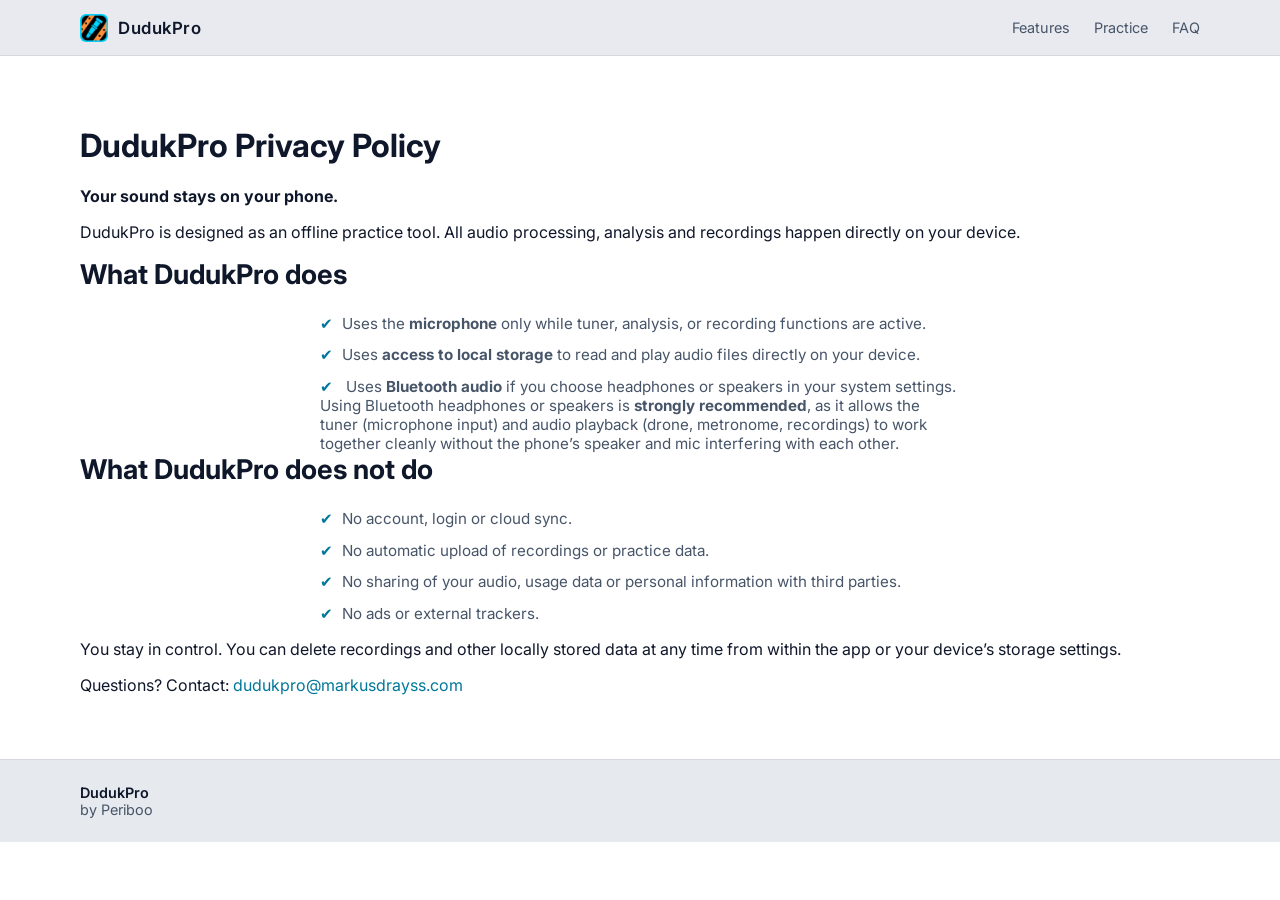
==== privacy.html @ 31c04835 "Create privacy.html" ====
<!DOCTYPE html>
<html lang="en">
<head>
  <meta charset="UTF-8" />
  <title>DudukPro – Privacy Policy</title>
  <meta name="viewport" content="width=device-width, initial-scale=1" />
  <meta name="description" content="DudukPro Privacy Policy" />
  <link rel="canonical" href="https://www.dudukpro.app/privacy.html">

  <link rel="stylesheet" href="styles.css?v=privacy2" />
  <link rel="preconnect" href="https://fonts.googleapis.com">
  <link rel="preconnect" href="https://fonts.gstatic.com" crossorigin>
  <link href="https://fonts.googleapis.com/css2?family=Inter:wght@400;500;600;700&display=swap" rel="stylesheet">

  <meta name="robots" content="index,follow,max-image-preview:large">
  <link rel="shortcut icon" href="/favicon.ico">
  <link rel="icon" href="/favicon.ico" sizes="any">
  <link rel="icon" href="/favicon_48.png" sizes="48x48" type="image/png">
  <link rel="icon" href="/favicon_96.png" sizes="96x96" type="image/png">
  <link rel="icon" href="/favicon_192.png" sizes="192x192" type="image/png">
  <link rel="apple-touch-icon" href="/apple-touch-icon.png" sizes="180x180">
</head>

<body>
  <header class="site-header">
    <div class="container header-inner">
      <a class="logo" href="index.html" aria-label="DudukPro home">
        <img class="logo-mark" src="img/app-icon02.png" alt="DudukPro app icon" width="28" height="28" />
        <span class="logo-text">DudukPro</span>
      </a>

      <nav class="nav" aria-label="Primary">
        <a href="index.html#features">Features</a>
        <a href="index.html#practice">Practice</a>
        <a href="index.html#faq">FAQ</a>
      </nav>
    </div>
  </header>

  <main class="section section-features">
    <div class="container">
      <h1>DudukPro Privacy Policy</h1>

      <p><strong>Your sound stays on your phone.</strong></p>

      <p>
        DudukPro is designed as an offline practice tool. All audio processing, analysis and recordings happen directly on your device.
      </p>

      <h2>What DudukPro does</h2>
      <ul class="checklist">
        <li>Uses the <strong>microphone</strong> only while tuner, analysis, or recording functions are active.</li>
        <li>Uses <strong>access to local storage</strong> to read and play audio files directly on your device.</li>
        <li>
          Uses <strong>Bluetooth audio</strong> if you choose headphones or speakers in your system settings.
          Using Bluetooth headphones or speakers is <strong>strongly recommended</strong>, as it allows the tuner
          (microphone input) and audio playback (drone, metronome, recordings) to work together cleanly without the phone’s
          speaker and mic interfering with each other.
        </li>
      </ul>

      <h2>What DudukPro does not do</h2>
      <ul class="checklist">
        <li>No account, login or cloud sync.</li>
        <li>No automatic upload of recordings or practice data.</li>
        <li>No sharing of your audio, usage data or personal information with third parties.</li>
        <li>No ads or external trackers.</li>
      </ul>

      <p>
        You stay in control. You can delete recordings and other locally stored data at any time from within the app
        or your device’s storage settings.
      </p>

      <p>
        Questions? Contact:
        <a href="mailto:dudukpro@markusdrayss.com">dudukpro@markusdrayss.com</a>
      </p>
    </div>
  </main>

  <footer class="site-footer">
    <div class="container footer-inner">
      <div>
        <p class="footer-title">DudukPro</p>
        <p class="footer-sub">by Periboo</p>
      </div>

      <nav class="footer-links" aria-label="Foote
---- styles.css ----
:root {
  /* Light theme */
  --bg: #ffffff;
  --bg-soft: #f5f6f8;
  --bg-softer: #ffffff;

  --text: #0f172a;     /* slate-900 */
  --muted: #475569;    /* slate-600 */

  --teal: #00779a;
  --orange: #e47a00;

  --border-soft: #e5e7eb; /* gray-200 */
}

*,
*::before,
*::after {
  box-sizing: border-box;
}

html, body {
  margin: 0;
  padding: 0;
  font-family: "Inter", system-ui, -apple-system, BlinkMacSystemFont, "Segoe UI", sans-serif;
  background: var(--bg);
  color: var(--text);
}

img {
  max-width: 100%;
  height: auto;
  display: block;
}

a {
  color: var(--teal);
  text-decoration: none;
}

a:hover {
  text-decoration: underline;
}

.container {
  width: min(1120px, 100% - 2rem);
  margin: 0 auto;
}

/* Header */

.site-header {
  position: sticky;
  top: 0;
  z-index: 10;

  /* Light header (fixes invisible text) */
  background: rgba(245, 246, 248, 0.9);
  backdrop-filter: blur(10px);

  border-bottom: 1px solid rgba(15, 23, 42, 0.08);
}

.header-inner {
  display: flex;
  align-items: center;
  justify-content: space-between;
  padding: 0.85rem 0;
}

.logo {
  display: flex;
  align-items: center;
  gap: 10px;
}

.logo-mark {
  width: 28px;
  height: 28px;
  border-radius: 6px;
  object-fit: cover;
  display: block;
  background: transparent;
  padding: 0;
}

.logo-text {
  font-weight: 600;
  letter-spacing: 0.03em;
  font-size: 1.05rem;
  color: var(--text);
}

.nav {
  display: flex;
  gap: 1.5rem;
  font-size: 0.9rem;
}

.nav a {
  color: var(--muted);
}

.nav a:hover {
  color: var(--text);
  text-decoration: none;
}

/* --- HERO COVER --- */

.hero-cover {
  width: 100%;
  padding: 18px 0;
}

.hero-cover-frame {
  width: 100%;
  overflow: hidden;
  border-radius: 18px;
  border: 1px solid rgba(15, 23, 42, 0.10);
  background: var(--bg-soft);
}

/* Desktop/base: natural aspect ratio */
.hero-cover-img {
  width: 100%;
  height: auto;
  display: block;
}

/* Text block under the cover image */
.hero-below {
  padding: 22px 0 8px 0;
  max-width: 920px;
  text-align: center;
  margin-left: auto;
  margin-right: auto;
}

.hero-below h1 {
  font-size: clamp(2.0rem, 2.55vw, 2.55rem);
  line-height: 1.12;
  margin: 0 0 12px 0;
  letter-spacing: -0.01em;
  margin-left: auto;
  margin-right: auto;

  /* IMPORTANT: do NOT clamp desktop width here,
     otherwise you force wrapping */
  max-width: none;
  text-wrap: normal;
}

.hero-below .hero-sub {
  margin: 0 0 20px 0;
  max-width: 60ch;
  color: var(--muted);
  font-size: 1.05rem;
  line-height: 1.55;
  margin-left: auto;
  margin-right: auto;
  text-wrap: balance;
}

/* Store badges */
.hero-actions {
  display: flex;
  align-items: center;
  justify-content: center;
  gap: 22px;
  flex-wrap: wrap;
  margin: 0;
  padding: 0;
}

.store-badge {
  display: inline-flex;
  align-items: center;
  text-decoration: none;
  line-height: 0;
}

.store-badge:hover {
  text-decoration: none;
}

.store-badge img {
  height: 44px;
  width: auto;
  display: block;
}

.store-badge:focus-visible {
  outline: 2px solid rgba(0, 119, 154, 0.8);
  outline-offset: 4px;
  border-radius: 12px;
}

.hero-note {
  margin-top: 14px;
  font-size: 0.9rem;
  color: var(--muted);
  line-height: 1.5;
}

/* Section base */

.section {
  padding: 3rem 0;
}

.section h2 {
  font-size: 1.7rem;
  margin-top: 0;
  color: var(--text);
}

.section-why {
  background: var(--bg-soft);
}

.section-features {
  background: var(--bg);
}

.section-practice {
  background: var(--bg-soft);
}

.section-privacy {
  background: var(--bg);
}

.section-faq {
  background: var(--bg-soft);
}

/* Why section */

.split {
  display: grid;
  gap: 2rem;
}

@media (min-width: 860px) {
  .split {
    grid-template-columns: 1.1fr 1fr;
  }
}

.section-why p {
  color: var(--muted);
}

.pill-grid {
  display: grid;
  gap: 1rem;
}

.pill {
  background: var(--bg-softer);
  border-radius: 16px;
  padding: 1rem 1.1rem;
  border: 1px solid var(--border-soft);
}

.pill h3 {
  font-size: 1rem;
  margin: 0 0 0.4rem;
  color: var(--text);
}

.pill p {
  margin: 0;
  font-size: 0.9rem;
  color: var(--muted);
}

/* Feature blocks */

.feature-block {
  display: grid;
  gap: 2rem;
  align-items: center;
  padding: 2.2rem 0;
  border-bottom: 1px solid rgba(15, 23, 42, 0.08);
}

.feature-block:last-of-type {
  border-bottom: none;
}

@media (min-width: 860px) {
  .feature-block {
    grid-template-columns: minmax(0, 1.1fr) minmax(0, 1fr);
  }
  .feature-block-alt {
    grid-template-columns: minmax(0, 1fr) minmax(0, 1.1fr);
  }
  .feature-block-alt .feature-copy {
    order: 2;
  }
  .feature-block-alt .feature-media {
    order: 1;
  }
}

.feature-copy p {
  color: var(--muted);
}

.feature-media {
  justify-self: center;
}

.feature-media img {
  width: 100%;
  max-width: 220px;
  border-radius: 24px;
  border: 1px solid var(--border-soft);
  box-shadow: 0 14px 35px rgba(15, 23, 42, 0.12);
}

.feature-media-grid {
  display: grid;
  gap: 1.4rem;
}

@media (min-width: 640px) {
  .feature-media-grid {
    grid-template-columns: repeat(2, minmax(0, 1fr));
  }
}

/* Practice flow */

.section-practice h2 {
  text-align: center;
  margin-bottom: 2rem;
}

.steps {
  display: grid;
  gap: 1.5rem;
}

@media (min-width: 860px) {
  .steps {
    grid-template-columns: repeat(3, minmax(0, 1fr));
  }
}

.step {
  background: var(--bg-softer);
  border-radius: 18px;
  padding: 1.4rem 1.3rem 1.5rem;
  border: 1px solid var(--border-soft);
}

.step-number {
  width: 28px;
  height: 28px;
  border-radius: 999px;
  background: radial-gradient(circle at 20% 20%, #ffd08a, var(--orange));
  display: inline-flex;
  align-items: center;
  justify-content: center;
  font-weight: 700;
  color: #1f2937;
  margin-bottom: 0.6rem;
  font-size: 0.9rem;
}

.step h3 {
  margin: 0 0 0.4rem;
  font-size: 1.05rem;
  color: var(--text);
}

.step p {
  margin: 0;
  color: var(--muted);
  font-size: 0.9rem;
}

/* Privacy */

.section-privacy h2 {
  text-align: center;
  margin-bottom: 1.4rem;
}

.checklist {
  list-style: none;
  padding: 0;
  margin: 0;
  display: grid;
  gap: 0.8rem;
  max-width: 640px;
  margin-inline: auto;
  color: var(--muted);
  font-size: 0.95rem;
}

.checklist li::before {
  content: "✔";
  color: var(--teal);
  margin-right: 0.6rem;
}

/* FAQ */

.faq-grid {
  display: grid;
  gap: 1.3rem;
}

@media (min-width: 860px) {
  .faq-grid {
    grid-template-columns: repeat(2, minmax(0, 1fr));
  }
}

.faq-item {
  background: var(--bg-softer);
  border-radius: 16px;
  padding: 1.3rem 1.2rem 1.4rem;
  border: 1px solid var(--border-soft);
}

.faq-item h3 {
  font-size: 1rem;
  margin: 0 0 0.4rem;
  color: var(--text);
}

.faq-item p {
  margin: 0;
  color: var(--muted);
  font-size: 0.9rem;
}

/* Footer */

.site-footer {
  border-top: 1px solid rgba(15, 23, 42, 0.08);
  padding: 1.5rem 0;

  /* Light footer to match */
  background: var(--bg-soft);
}

.footer-inner {
  display: flex;
  flex-wrap: wrap;
  justify-content: space-between;
  gap: 1rem;
  align-items: center;
  font-size: 0.9rem;
}

.footer-title {
  margin: 0;
  font-weight: 600;
  color: var(--text);
}

.footer-sub {
  margin: 0;
  color: var(--muted);
}

.footer-links {
  display: flex;
  flex-wrap: wrap;
  gap: 0.9rem;
}

.footer-links a {
  color: var(--muted);
}

.footer-links a:hover {
  color: var(--text);
  text-decoration: none;
}

/* Small screens */

@media (max-width: 599px) {
  .nav {
    display: none;
  }

  .hero-cover {
    padding: 12px 0;
  }

  /* Mobile: center-crop with minimum height */
  .hero-cover-img {
    height: clamp(320px, 38vh, 380px);
    object-fit: cover;
    object-position: center;
  }

  .hero-below {
    padding-top: 18px;
    max-width: 560px;
  }

  .hero-below h1 {
    font-size: clamp(1.7rem, 6.1vw, 2.05rem);
    line-height: 1.12;
    max-width: 26ch;
    margin: 0 auto 10px auto;
    white-space: normal;
  }

  .hero-below .hero-sub {
    font-size: 1rem;
    line-height: 1.55;
    max-width: 46ch;
    margin: 0 auto 14px auto;
  }

  /* Badges in one row */
  .hero-actions {
    flex-direction: row;
    justify-content: center;
    gap: 12px;
    flex-wrap: nowrap;
  }

  .store-badge {
    max-width: 48%;
  }

  .store-badge img {
    height: 40px;
    max-width: 100%;
  }
}

/* Desktop: keep hero H1 on one line (if it fits) */
@media (min-width: 1024px) {
  .hero-below h1 {
    white-space: nowrap;
  }
}

/*.hero-cover-frame {
  box-shadow:
    0 18px 55px rgba(15, 23, 42, 0.16),
    0 0 0 1px rgba(15, 23, 42, 0.06);
} */

/* Light theme tweak: header/footer ~15% darker */
.site-header {
  background: rgba(230, 233, 238, 0.92); /* darker than #f5f6f8 */
}

.site-footer {
  background: #e6e9ee; /* ~15% darker than the previous light grey */
}


/* EXACT shadow from the old dark version */
.feature-media img,
.feature-media-grid img {
  box-shadow: 0 16px 45px rgba(0, 0, 0, 0.55);
}
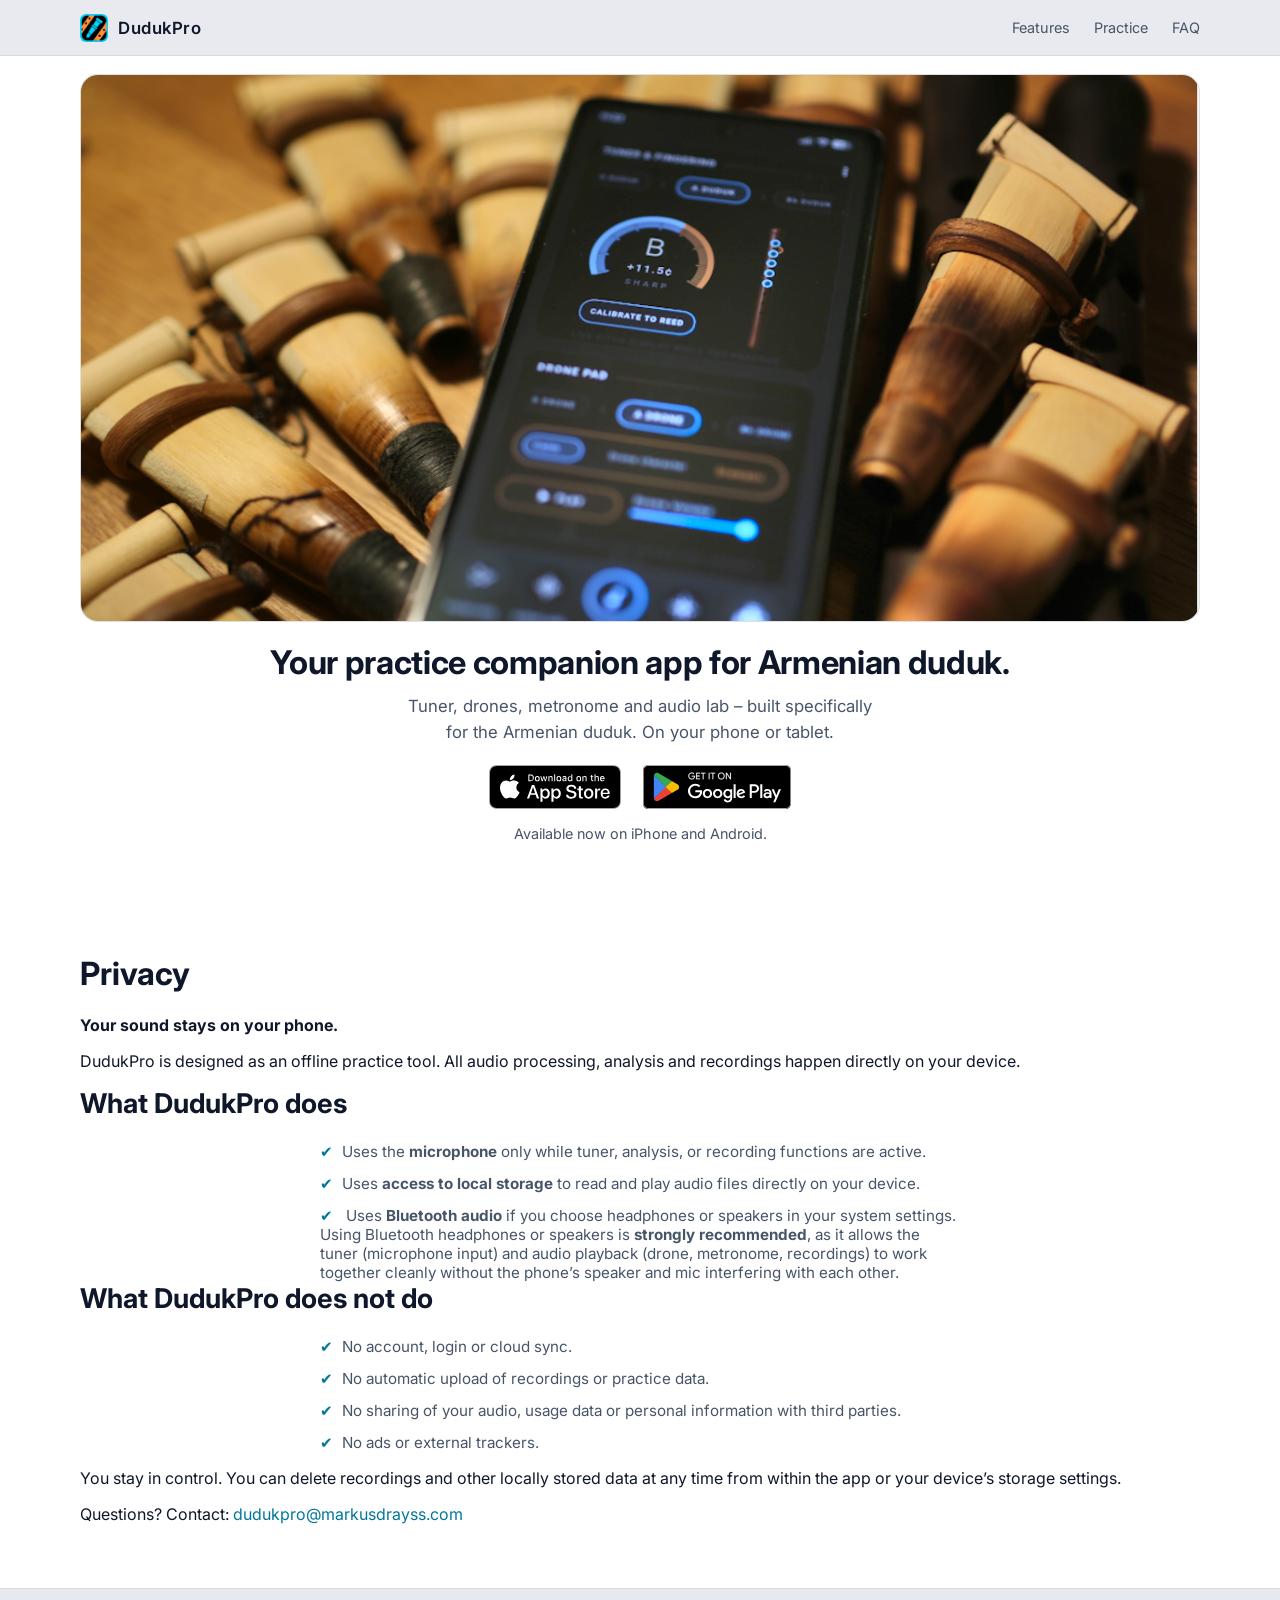
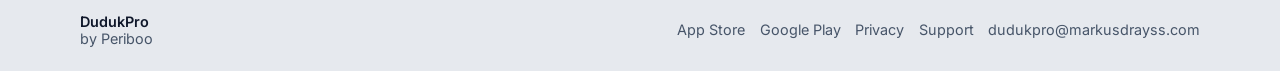
==== commit d1489d4e: "Update privacy.html" ====
--- a/privacy.html
+++ b/privacy.html
@@ -7,7 +7,7 @@
   <meta name="description" content="DudukPro Privacy Policy" />
   <link rel="canonical" href="https://www.dudukpro.app/privacy.html">
 
-  <link rel="stylesheet" href="styles.css?v=privacy2" />
+  <link rel="stylesheet" href="styles.css?v=privacy3" />
   <link rel="preconnect" href="https://fonts.googleapis.com">
   <link rel="preconnect" href="https://fonts.gstatic.com" crossorigin>
   <link href="https://fonts.googleapis.com/css2?family=Inter:wght@400;500;600;700&display=swap" rel="stylesheet">
@@ -37,9 +37,47 @@
     </div>
   </header>
 
+  <!-- HERO (same as index) -->
+  <section class="hero-cover">
+    <div class="container">
+      <div class="hero-cover-frame">
+        <img
+          class="hero-cover-img"
+          src="img/og-dudukpro-1200x5xx.png"
+          alt="DudukPro – tuner, drones, metronome and audio lab for Armenian duduk (app cover image)"
+          loading="eager"
+          fetchpriority="high"
+          width="1200"
+          height="586"
+        />
+      </div>
+
+      <div class="hero-below">
+        <h1>Your practice companion app for Armenian duduk.</h1>
+
+        <p class="hero-sub">
+          Tuner, drones, metronome and audio lab – built specifically for the Armenian duduk. On your phone or tablet.
+        </p>
+
+        <div class="hero-actions" aria-label="Download DudukPro">
+          <a class="store-badge" href="https://apps.apple.com/gb/app/dudukpro/id6756457473" aria-label="Download on the App Store">
+            <img src="img/badge-appstore.svg" alt="Download on the App Store" width="180" height="60" />
+          </a>
+
+          <a class="store-badge" href="https://play.google.com/store/apps/details?id=com.periboo.dudukpro" aria-label="Get it on Google Play">
+            <img src="img/badge-googleplay.svg" alt="Get it on Google Play" width="206" height="60" />
+          </a>
+        </div>
+
+        <p class="hero-note">Available now on iPhone and Android.</p>
+      </div>
+    </div>
+  </section>
+
+  <!-- CONTENT -->
   <main class="section section-features">
     <div class="container">
-      <h1>DudukPro Privacy Policy</h1>
+      <h1>Privacy</h1>
 
       <p><strong>Your sound stays on your phone.</strong></p>
 
@@ -86,4 +124,14 @@
         <p class="footer-sub">by Periboo</p>
       </div>
 
-      <nav class="footer-links" aria-label="Foote
+      <nav class="footer-links" aria-label="Footer">
+        <a href="https://apps.apple.com/gb/app/dudukpro/id6756457473">App Store</a>
+        <a href="https://play.google.com/store/apps/details?id=com.periboo.dudukpro">Google Play</a>
+        <a href="privacy.html">Privacy</a>
+        <a href="support.html">Support</a>
+        <a href="mailto:dudukpro@markusdrayss.com">dudukpro@markusdrayss.com</a>
+      </nav>
+    </div>
+  </footer>
+</body>
+</html>
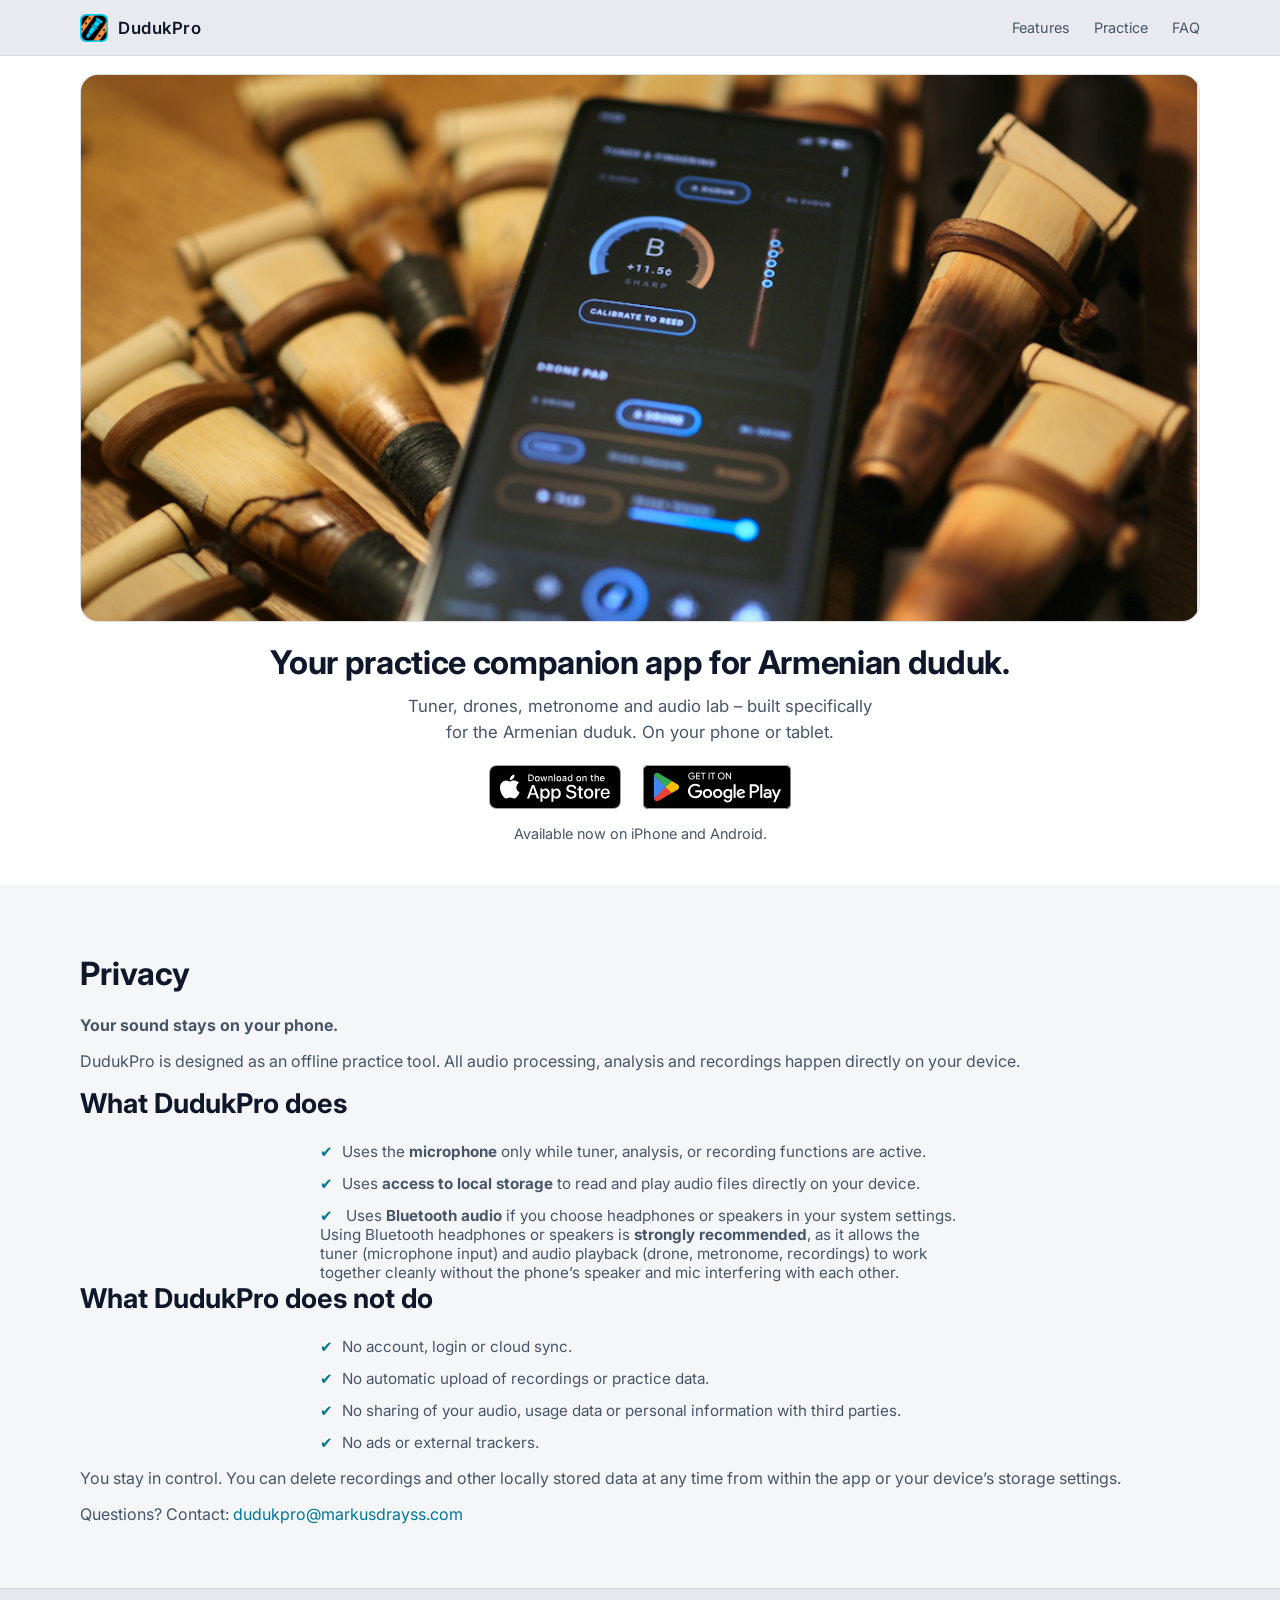
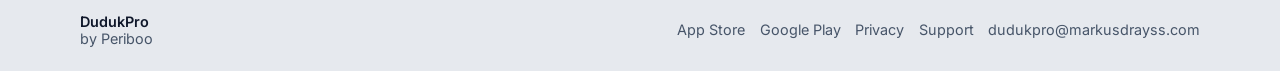
==== commit ab9fbe64: "Update privacy.html" ====
--- a/privacy.html
+++ b/privacy.html
@@ -75,7 +75,7 @@
   </section>
 
   <!-- CONTENT -->
-  <main class="section section-features">
+  <main class="section section-why">
     <div class="container">
       <h1>Privacy</h1>
 
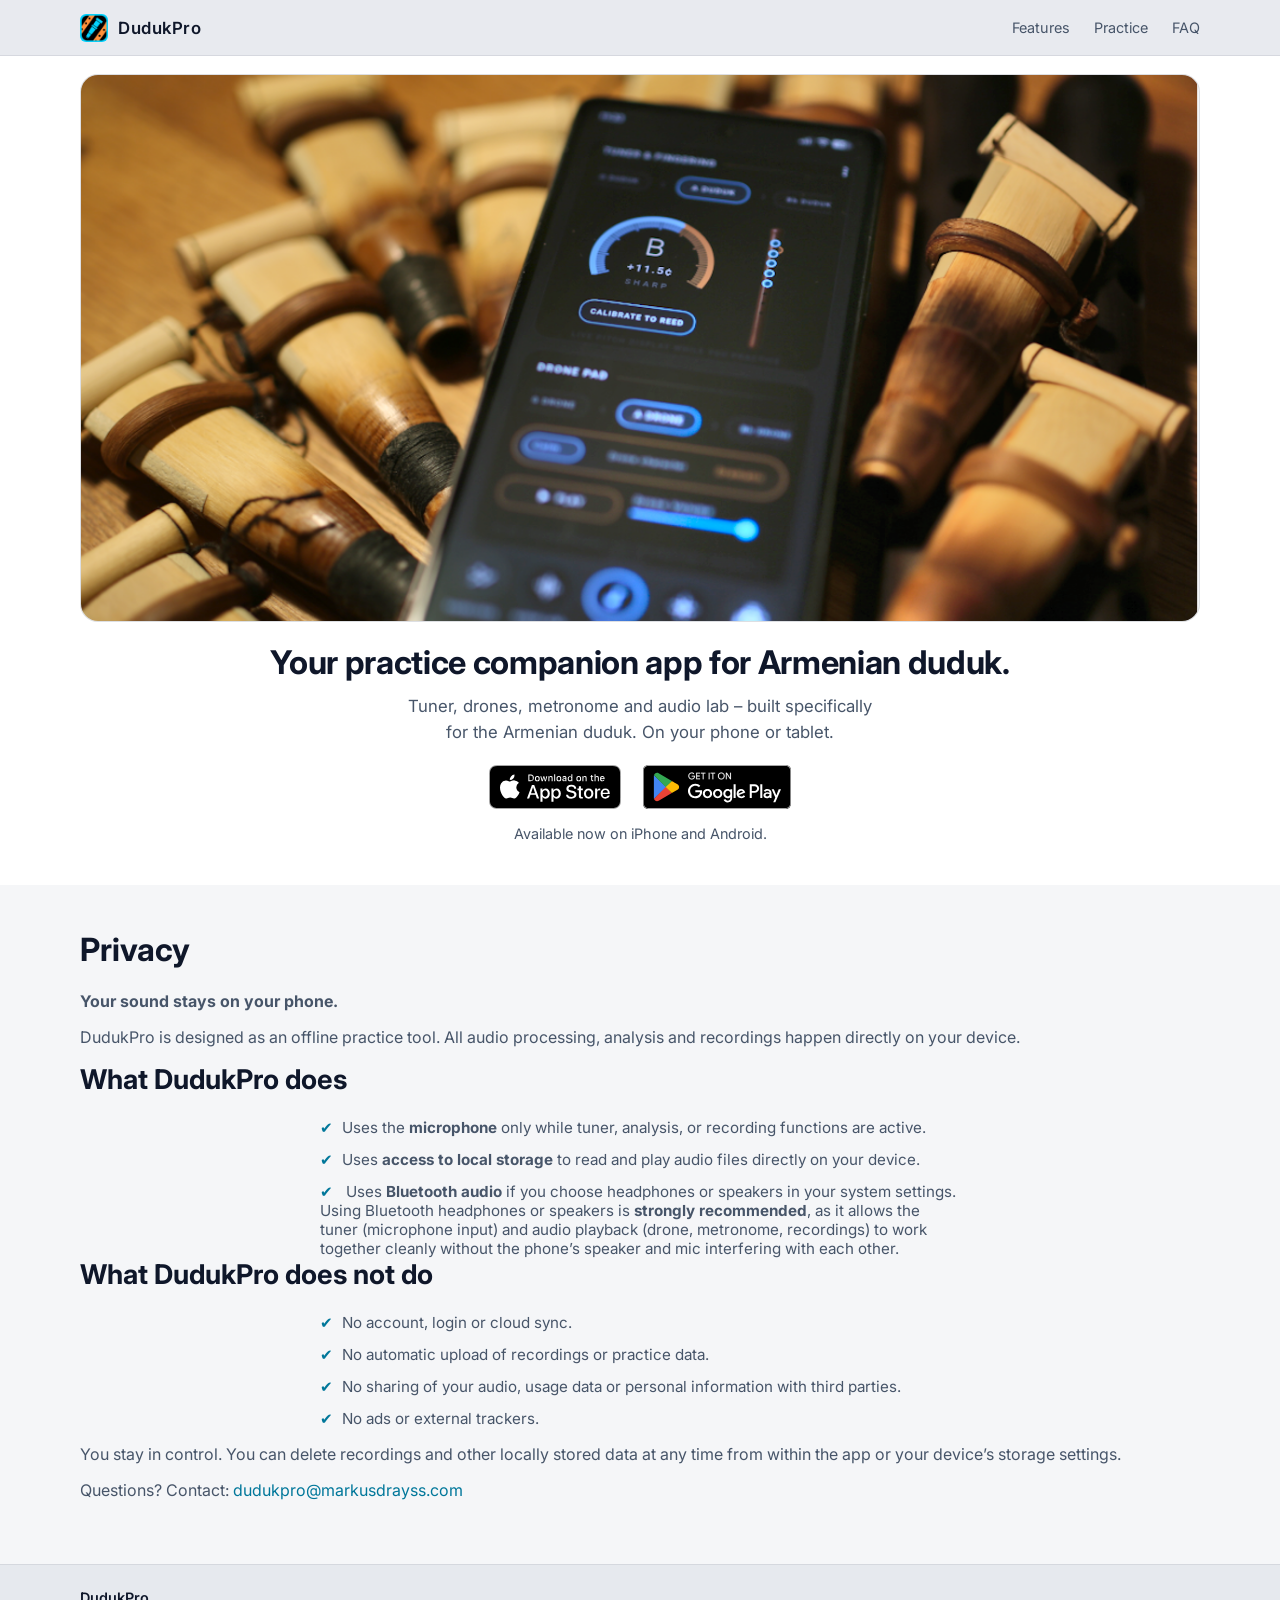
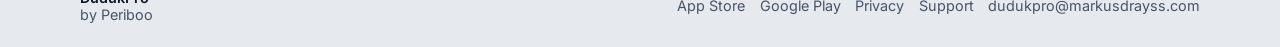
==== commit d1deb706: "Update privacy.html" ====
--- a/privacy.html
+++ b/privacy.html
@@ -1,7 +1,19 @@
 <!DOCTYPE html>
 <html lang="en">
 <head>
+
   <meta charset="UTF-8" />
+  <meta name="viewport" content="width=device-width, initial-scale=1" />
+
+  <!-- Google tag (gtag.js) -->
+  <script async src="https://www.googletagmanager.com/gtag/js?id=G-D8ZQJRE554"></script>
+  <script>
+    window.dataLayer = window.dataLayer || [];
+    function gtag(){dataLayer.push(arguments);}
+    gtag('js', new Date());
+    gtag('config', 'G-D8ZQJRE554');
+  </script>
+  
   <title>DudukPro – Privacy Policy</title>
   <meta name="viewport" content="width=device-width, initial-scale=1" />
   <meta name="description" content="DudukPro Privacy Policy" />
--- a/styles.css
+++ b/styles.css
@@ -569,3 +569,9 @@
 .feature-media-grid img {
   box-shadow: 0 16px 45px rgba(0, 0, 0, 0.55);
 }
+
+
+/* Tighten spacing between hero block and the next section (support/privacy pages) */
+.hero-cover + .section {
+  padding-top: 1.5rem; /* was effectively ~3rem */
+}
